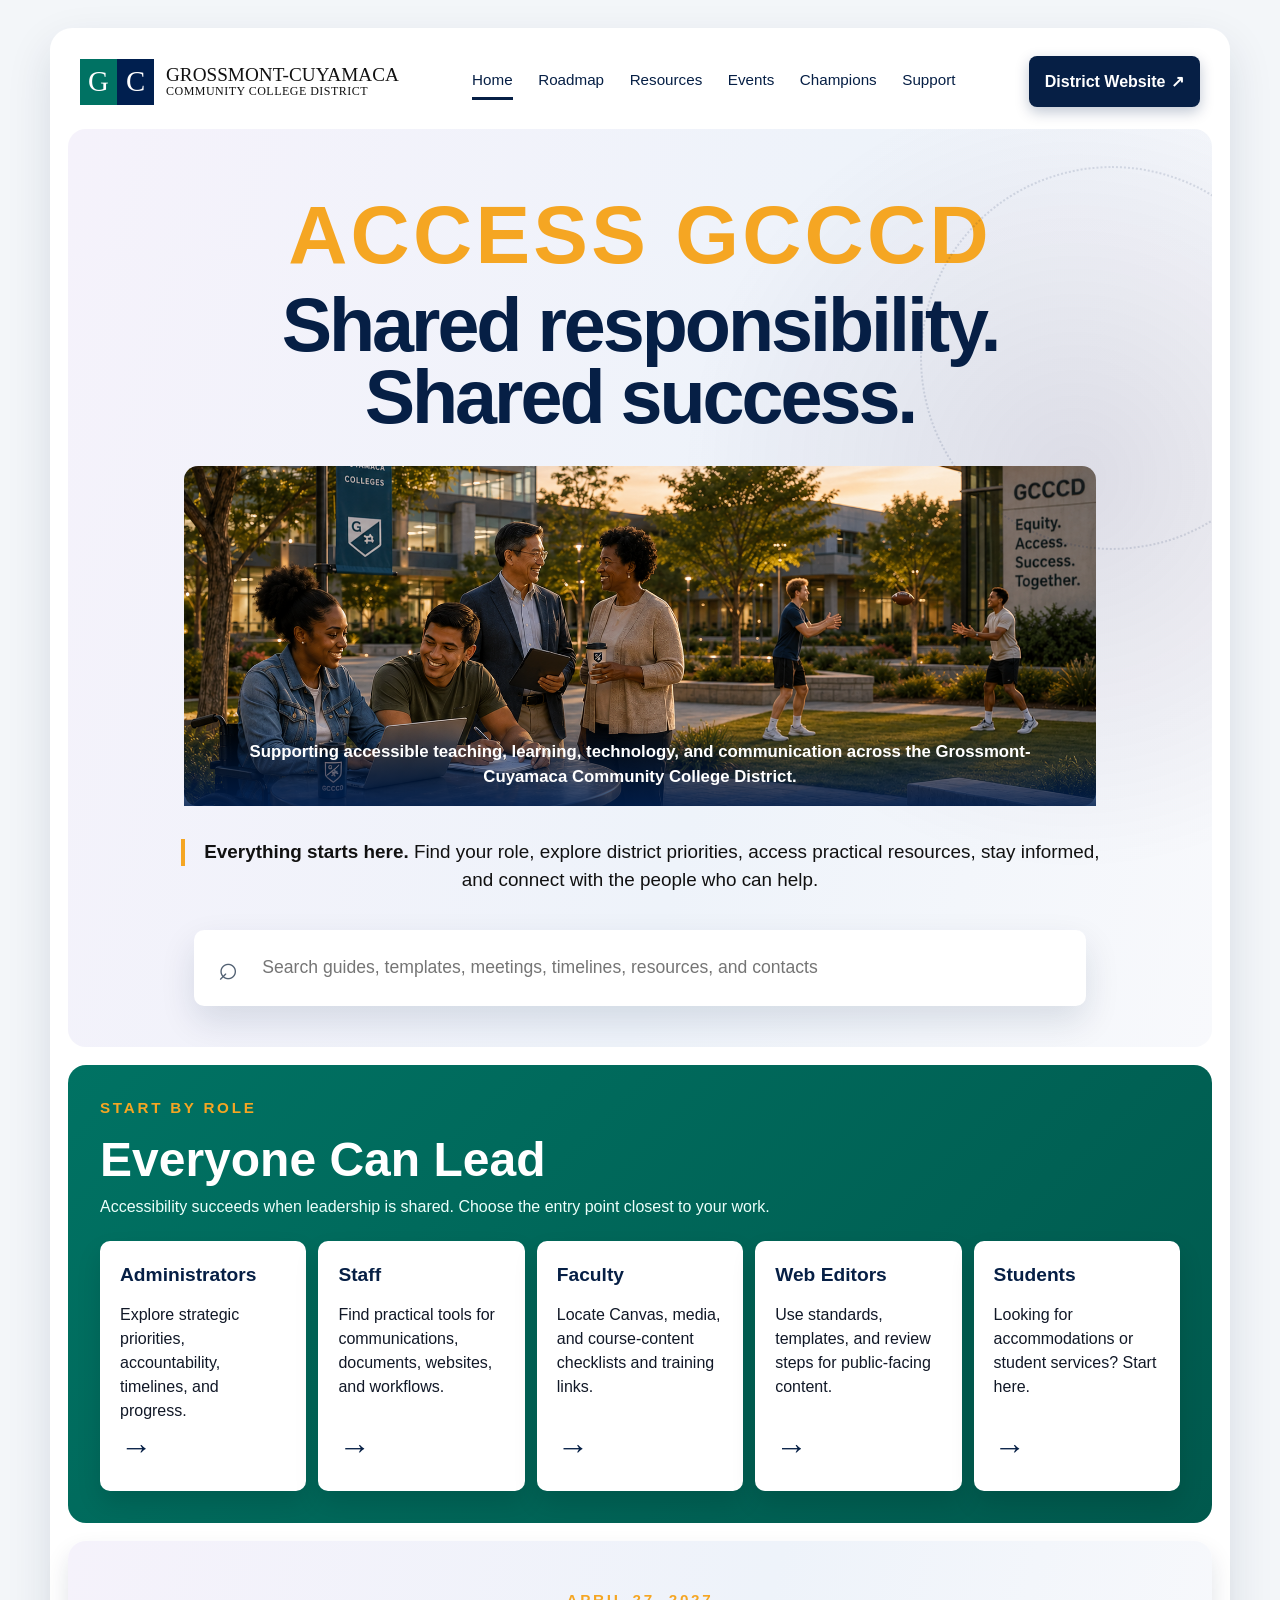
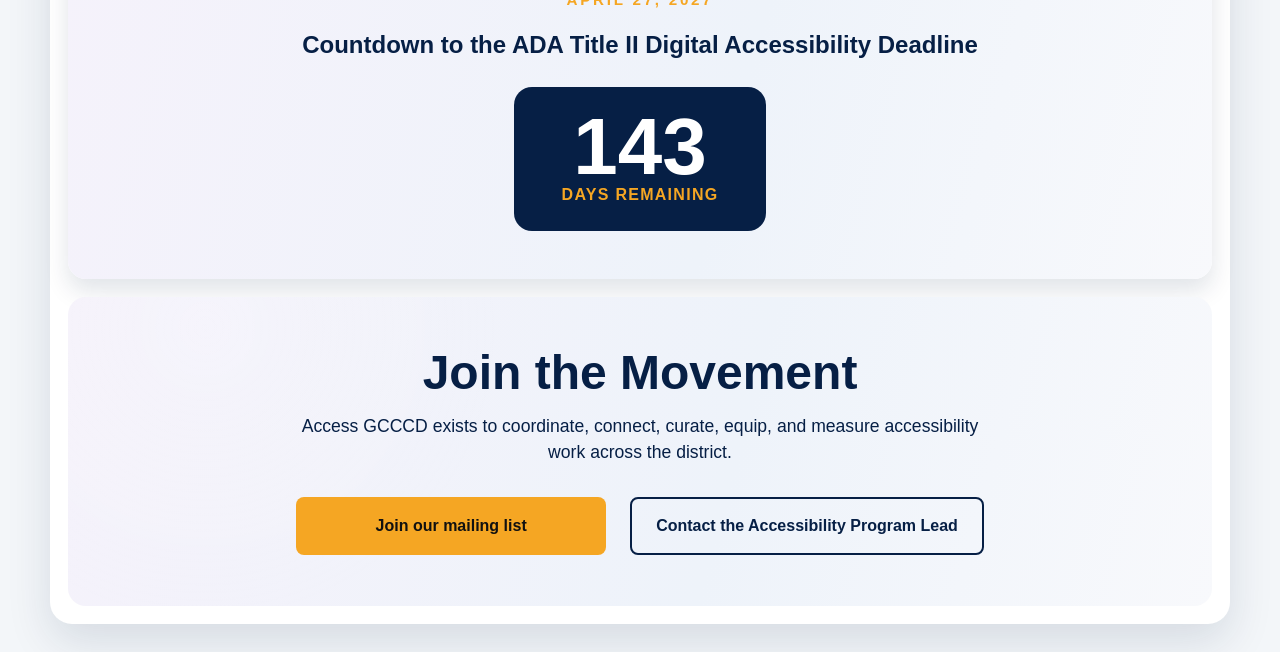
==== index.html @ ed9341be "Change hero title from h2 to h1" ====
<!DOCTYPE html>
<html lang="en">
<head>
  <!-- ==========================================================
  PAGE SETUP
  Usually you only edit the browser tab title below.
  ========================================================== -->
  <meta charset="UTF-8" />
  <meta name="viewport" content="width=device-width, initial-scale=1.0" />

  <!-- EDITABLE: Browser tab title -->
  <title>Access GCCCD</title>

  <!-- DO NOT EDIT: This connects the page to the design file. -->
  <link rel="stylesheet" href="styles.css" />
</head>

<body>
  <!-- DO NOT EDIT: Accessibility skip link for keyboard users. -->
  <a class="skip-link" href="#main">Skip to main content</a>

  <div class="page-shell">

    <!-- ==========================================================
    HEADER / NAVIGATION
    EDIT WITH CARE:
    You may edit link text or links, but keep the class names.
    ========================================================== -->
    <header class="site-header">
      <a class="brand" href="index.html" aria-label="Grossmont-Cuyamaca Community College District home">
        <span class="brand-mark" aria-hidden="true">
          <span class="mark-g">G</span>
          <span class="mark-c">C</span>
        </span>

        <!-- EDITABLE: District wordmark text if needed -->
        <span class="brand-text">
          <span>Grossmont-Cuyamaca</span>
          <span>Community College District</span>
        </span>
      </a>

      <!-- EDITABLE: Main navigation -->
      <nav class="primary-nav" aria-label="Primary navigation">
        <a class="active" href="index.html">Home</a>
        <a href="roadmap.html">Roadmap</a>
        <a href="resources.html">Resources</a>
        <a href="events.html">Events</a>
        <a href="champions.html">Champions</a>
        <a href="support.html">Support</a>
      </nav>

      <!-- EDITABLE: District website button -->
      <a class="district-button" href="https://www.gcccd.edu/" target="_blank" rel="noopener">
        District Website <span aria-hidden="true">↗</span>
      </a>
    </header>

    <main id="main">

      <!-- ==========================================================
      EDIT THIS SECTION: HERO / MAIN MESSAGE
      This is the top message visitors see first.
      Safe edits:
      - Access GCCCD
      - Shared responsibility / Shared success headline
      - Supporting statement
      - Everything starts here sentence
      ========================================================== -->
 <section class="hero" aria-labelledby="hero-title">
  <p class="eyebrow hero-brand">Access GCCCD</p>

  <h1 id="hero-title">
    Shared responsibility.<br />
    Shared success.
  </h1>

  <div class="hero-image-wrap">
    <img
      class="hero-image"
      src="images/accessibility-countdown-art.png"
      alt="Students, faculty, and community members learning together at Grossmont-Cuyamaca Community College District."
    />

    <p class="hero-image-caption">
      Supporting accessible teaching, learning, technology, and communication
      across the Grossmont-Cuyamaca Community College District.
    </p>
  </div>

  <p class="hero-promise">
    <strong>Everything starts here.</strong>
    Find your role, explore district priorities, access practical resources,
    stay informed, and connect with the people who can help.
  </p>

        <!-- EDIT THIS SECTION: Search placeholder text.
        Note: This search bar is visual only for now. -->
        <form class="search-card" role="search" aria-label="Search Access GCCCD">
          <label class="sr-only" for="site-search">
            Search guides, templates, meetings, timelines, resources, and contacts
          </label>
          <span aria-hidden="true" class="search-icon">⌕</span>
          <input
            id="site-search"
            type="search"
            placeholder="Search guides, templates, meetings, timelines, resources, and contacts"
          />
        </form>
      </section>
      <!-- END HERO SECTION -->


      <!-- ==========================================================
      EDIT THIS SECTION: EVERYONE CAN LEAD / ROLE CARDS
      Safe edits:
      - Role names
      - Card descriptions
      - Destination links
      ========================================================== -->
      <section class="role-section" aria-labelledby="roles-heading">
        <p class="eyebrow gold">Start by role</p>

        <h2 id="roles-heading">Everyone Can Lead</h2>

        <p class="section-intro">
          Accessibility succeeds when leadership is shared. Choose the entry point closest to your work.
        </p>

        <div class="role-grid">
          <a class="role-card" href="roadmap.html">
            <h3>Administrators</h3>
            <p>Explore strategic priorities, accountability, timelines, and progress.</p>
            <span aria-hidden="true" class="arrow">→</span>
          </a>

          <a class="role-card" href="resources.html">
            <h3>Staff</h3>
            <p>Find practical tools for communications, documents, websites, and workflows.</p>
            <span aria-hidden="true" class="arrow">→</span>
          </a>

          <a class="role-card" href="resources.html">
            <h3>Faculty</h3>
            <p>Locate Canvas, media, and course-content checklists and training links.</p>
            <span aria-hidden="true" class="arrow">→</span>
          </a>

          <a class="role-card" href="resources.html">
            <h3>Web Editors</h3>
            <p>Use standards, templates, and review steps for public-facing content.</p>
            <span aria-hidden="true" class="arrow">→</span>
          </a>

          <a class="role-card" href="support.html">
            <h3>Students</h3>
            <p>Looking for accommodations or student services? Start here.</p>
            <span aria-hidden="true" class="arrow">→</span>
          </a>
        </div>
      </section>
      <!-- END ROLE SECTION -->


     <!-- ==========================================================
EDIT THIS SECTION: CLEAN COUNTDOWN
========================================================== -->
<section class="clean-countdown" aria-labelledby="countdown-heading">

  <div class="countdown-card">

    <p class="eyebrow">April 27, 2027</p>

    <h2 id="countdown-heading">
      Countdown to the ADA Title II Digital Accessibility Deadline
    </h2>

    <div class="days-box" role="timer" aria-live="polite">
      <span id="days-remaining">--</span>
      <span>Days Remaining</span>
    </div>

  </div>



</section>

<script>
const targetDate = new Date("2027-04-27T00:00:00");

function updateHomepageCountdown() {
  const now = new Date();
  const diff = targetDate - now;
  const days = Math.max(0, Math.ceil(diff / 86400000));
  document.getElementById("days-remaining").textContent = days;
}

updateHomepageCountdown();
setInterval(updateHomepageCountdown, 60000);
</script>


      <!-- ==========================================================
      EDIT THIS SECTION: JOIN THE MOVEMENT
      Safe edits:
      - Heading
      - Paragraph
      - Button text
      - Mailto links
      ========================================================== -->
      <section class="movement" aria-labelledby="movement-heading">
        <h2 id="movement-heading">Join the Movement</h2>

        <p>
          Access GCCCD exists to coordinate, connect, curate, equip, and measure
          accessibility work across the district.
        </p>

        <div class="movement-actions">
          <a class="button button-primary" href="mailto:?subject=Join%20the%20Access%20GCCCD%20mailing%20list">
            Join our mailing list
          </a>

          <a class="button button-secondary" href="mailto:?subject=Contact%20the%20Accessibility%20Program%20Lead">
            Contact the Accessibility Program Lead
          </a>
        </div>
      </section>
      <!-- END JOIN THE MOVEMENT SECTION -->

    </main>
  </div>
</body>
</html>
---- styles.css ----
:root{--gcccd-navy:#001f4f;--grossmont-green:#007263;--grossmont-green-dark:#00594d;--gold:#f5a623;--ink:#061f45;--text:#111827;--bg:#f3f6f9;--white:#fff;--shadow:0 18px 45px rgba(6,31,69,.12);--radius-lg:18px}
*{box-sizing:border-box}html{scroll-behavior:smooth}body{margin:0;background:var(--bg);color:var(--text);font-family:"Segoe UI",Arial,sans-serif;line-height:1.5}a{color:inherit}
.skip-link{position:absolute;left:-999px;top:1rem;z-index:100;background:var(--white);color:var(--ink);padding:.75rem 1rem;border:2px solid var(--ink);border-radius:.5rem}.skip-link:focus{left:1rem}
.page-shell{width:min(1180px,calc(100% - 48px));margin:28px auto;background:var(--white);border-radius:22px;box-shadow:var(--shadow);padding:18px}
.site-header{display:grid;grid-template-columns:auto 1fr auto;align-items:center;gap:1.5rem;padding:10px 12px 22px}
.brand{display:flex;align-items:center;gap:.75rem;text-decoration:none}.brand-mark{display:inline-grid;grid-template-columns:1fr 1fr;width:74px;height:46px;color:#fff;font-family:Georgia,serif;font-size:1.8rem;line-height:1}.mark-g,.mark-c{display:grid;place-items:center}.mark-g{background:var(--grossmont-green)}.mark-c{background:var(--gcccd-navy)}
.brand-text{display:grid;color:#111;font-family:Georgia,serif;line-height:1.05;text-transform:uppercase}.brand-text span:first-child{font-size:1.2rem}.brand-text span:last-child{font-size:.75rem;letter-spacing:.04em}
.primary-nav{display:flex;justify-content:center;align-items:center;gap:1.6rem;font-size:.95rem;color:var(--ink)}.primary-nav a{text-decoration:none;padding:.35rem 0;border-bottom:3px solid transparent}.primary-nav a:hover,.primary-nav a:focus,.primary-nav a.active{border-bottom-color:var(--ink)}
.district-button{display:inline-flex;align-items:center;gap:.35rem;padding:.85rem 1rem;background:var(--ink);color:var(--white);text-decoration:none;border-radius:8px;font-weight:700;box-shadow:0 5px 14px rgba(0,31,79,.25)}
.hero{position:relative;overflow:hidden;border-radius:var(--radius-lg);background:radial-gradient(circle at 88% 38%,rgba(55,32,79,.12),transparent 34%),linear-gradient(105deg,#f5f2fb,#eef3fa 58%,#f8f9fc);text-align:center;padding:clamp(2.6rem,6vw,4.2rem) clamp(1.5rem,6vw,6rem) 2.6rem}
.hero::after{content:"";position:absolute;right:-8%;top:4%;width:380px;height:380px;border-radius:50%;border:2px dotted rgba(0,31,79,.12)}
.eyebrow{margin:0 0 1rem;color:var(--gold);text-transform:uppercase;letter-spacing:.18em;font-weight:900;font-size:.95rem}
.hero-brand{font-size:clamp(2.8rem,6.4vw,5.4rem);line-height:.95;letter-spacing:.04em;margin-bottom:1rem}
.hero h1{margin:0 auto 1.5rem;color:var(--ink);font-size:clamp(2.55rem,5.9vw,5.05rem);line-height:.95;letter-spacing:-.04em;max-width:900px}
.hero-image-wrap{
  position:relative;
  width:min(92%,920px);
  margin:2rem auto;
}

.hero-image{
  display:block;
  width:100%;
  height:340px;
  object-fit:cover;
  object-position:center center;
  border-radius:14px;
}

.hero-image-caption{
  position:absolute;
  left:0;
  right:0;
  bottom:0;
  margin:0;
  padding:1rem 1.5rem;
  background:linear-gradient(to top,rgba(0,31,79,.88),rgba(0,31,79,.45),transparent);
  color:white;
  font-size:1.05rem;
  font-weight:600;
  text-align:center;
}

.hero-promise{
  margin:2rem auto 2.2rem;
  max-width:900px;
  font-size:clamp(1rem,1.5vw,1.1rem);
  color:#111;
}.hero-promise{margin:0 auto 2.2rem;max-width:940px;font-size:clamp(1rem,1.8vw,1.18rem);color:#111}.hero-promise::before{content:"";display:inline-block;width:4px;height:1.7rem;background:var(--gold);margin-right:.9rem;vertical-align:middle}
.search-card{position:relative;width:min(900px,90%);margin:0 auto}.search-card input{width:100%;min-height:76px;border:0;border-radius:10px;background:var(--white);box-shadow:0 15px 35px rgba(6,31,69,.12);padding:0 1.25rem 0 4.25rem;font-size:1.1rem}.search-card input:focus{outline:3px solid var(--gold);outline-offset:3px}.search-icon{position:absolute;left:1.5rem;top:50%;transform:translateY(-50%);font-size:2.1rem;color:#526173;z-index:1}
.role-section{margin-top:18px;border-radius:var(--radius-lg);background:linear-gradient(135deg,var(--grossmont-green),var(--grossmont-green-dark));color:var(--white);padding:clamp(1.5rem,3vw,2rem)}.role-section h2{margin:0 0 .65rem;font-size:clamp(2rem,4vw,3rem);line-height:1}.role-section .section-intro{margin:0 0 1.4rem;color:#ecfffb}.role-grid{display:grid;grid-template-columns:repeat(5,1fr);gap:.75rem}
.role-card{min-height:225px;display:flex;flex-direction:column;background:var(--white);color:var(--ink);border-radius:10px;padding:1.25rem;text-decoration:none;box-shadow:0 12px 24px rgba(0,0,0,.12)}.role-card:hover,.role-card:focus{outline:3px solid var(--gold);outline-offset:3px}.role-card h3{margin:0 0 .8rem;font-size:1.2rem}.role-card p{margin:0;color:#111827}.role-card .arrow{margin-top:auto;font-size:2rem}
.countdown-section{margin-top:18px}.countdown-frame{overflow:hidden;border-radius:var(--radius-lg);background:var(--ink);box-shadow:0 12px 24px rgba(6,31,69,.15)}.countdown-frame iframe{display:block;width:100%;height:620px;border:0}
.movement{margin-top:18px;border-radius:var(--radius-lg);background:radial-gradient(circle at 12% 10%,rgba(255,255,255,.15),transparent 28%),linear-gradient(105deg,#f5f2fb,#eef3fa 58%,#f8f9fc);text-align:center;padding:clamp(2rem,4vw,3.5rem) 1.5rem;color:var(--ink)}.movement h2{margin:0 0 1rem;font-size:clamp(2rem,4vw,3rem);line-height:1}.movement p{max-width:680px;margin:0 auto 2rem;font-size:1.1rem}.movement-actions{display:flex;justify-content:center;align-items:stretch;flex-wrap:wrap;gap:1.5rem}
.button{display:inline-flex;align-items:center;justify-content:center;min-width:310px;min-height:58px;padding:0 1.5rem;border-radius:8px;text-decoration:none;font-weight:800;font-size:1rem;text-align:center}.button-primary{background:var(--gold);color:#111}.button-secondary{border:2px solid var(--ink);color:var(--ink);background:transparent}.button:hover,.button:focus{outline:3px solid var(--ink);outline-offset:3px}
.sr-only{position:absolute;width:1px;height:1px;overflow:hidden;clip:rect(0,0,0,0);white-space:nowrap}
@media(max-width:980px){.site-header{grid-template-columns:1fr}.primary-nav{justify-content:flex-start;flex-wrap:wrap}.role-grid{grid-template-columns:repeat(2,1fr)}.countdown-frame iframe{height:470px}}
@media(max-width:620px){.page-shell{width:min(100% - 20px,1180px);margin:10px auto;padding:10px}.brand-text span:first-child{font-size:1rem}.role-grid{grid-template-columns:1fr}.search-card{width:100%}.countdown-frame iframe{height:330px}.button{min-width:100%}}
/* ==========================================================
   CLEAN COUNTDOWN SECTION
   ========================================================== */

.clean-countdown {
  margin-top: 18px;
  border-radius: var(--radius-lg);
  overflow: hidden;
  background: var(--white);
  box-shadow: 0 12px 24px rgba(6,31,69,.12);
}

.countdown-card {
  text-align: center;
  padding: 3rem 1.5rem;
  background: linear-gradient(105deg, #f5f2fb, #eef3fa 58%, #f8f9fc);
}

.countdown-card h2 {
  margin: 0 auto 1.5rem;
  max-width: 800px;
  color: var(--ink);
}

.days-box {
  display: inline-flex;
  flex-direction: column;
  align-items: center;
  padding: 1.5rem 3rem;
  background: var(--ink);
  color: white;
  border-radius: 18px;
}

.days-box span:first-child {
  font-size: 5rem;
  font-weight: 800;
  line-height: .9;
}

.days-box span:last-child {
  color: var(--gold);
  font-weight: 700;
  letter-spacing: .08em;
  text-transform: uppercase;
}

.countdown-image-placeholder {
  background: #eceff3;
  color: #666;
  text-align: center;
  padding: 4rem;
  font-style: italic;
}
/* ==========================================================
   COUNTDOWN IMAGE
   ========================================================== */

.countdown-image {
  display: block;
  width: 100%;
  height: 460px;
  object-fit: cover;
  object-position: center center;
  margin-top: 2rem;
}
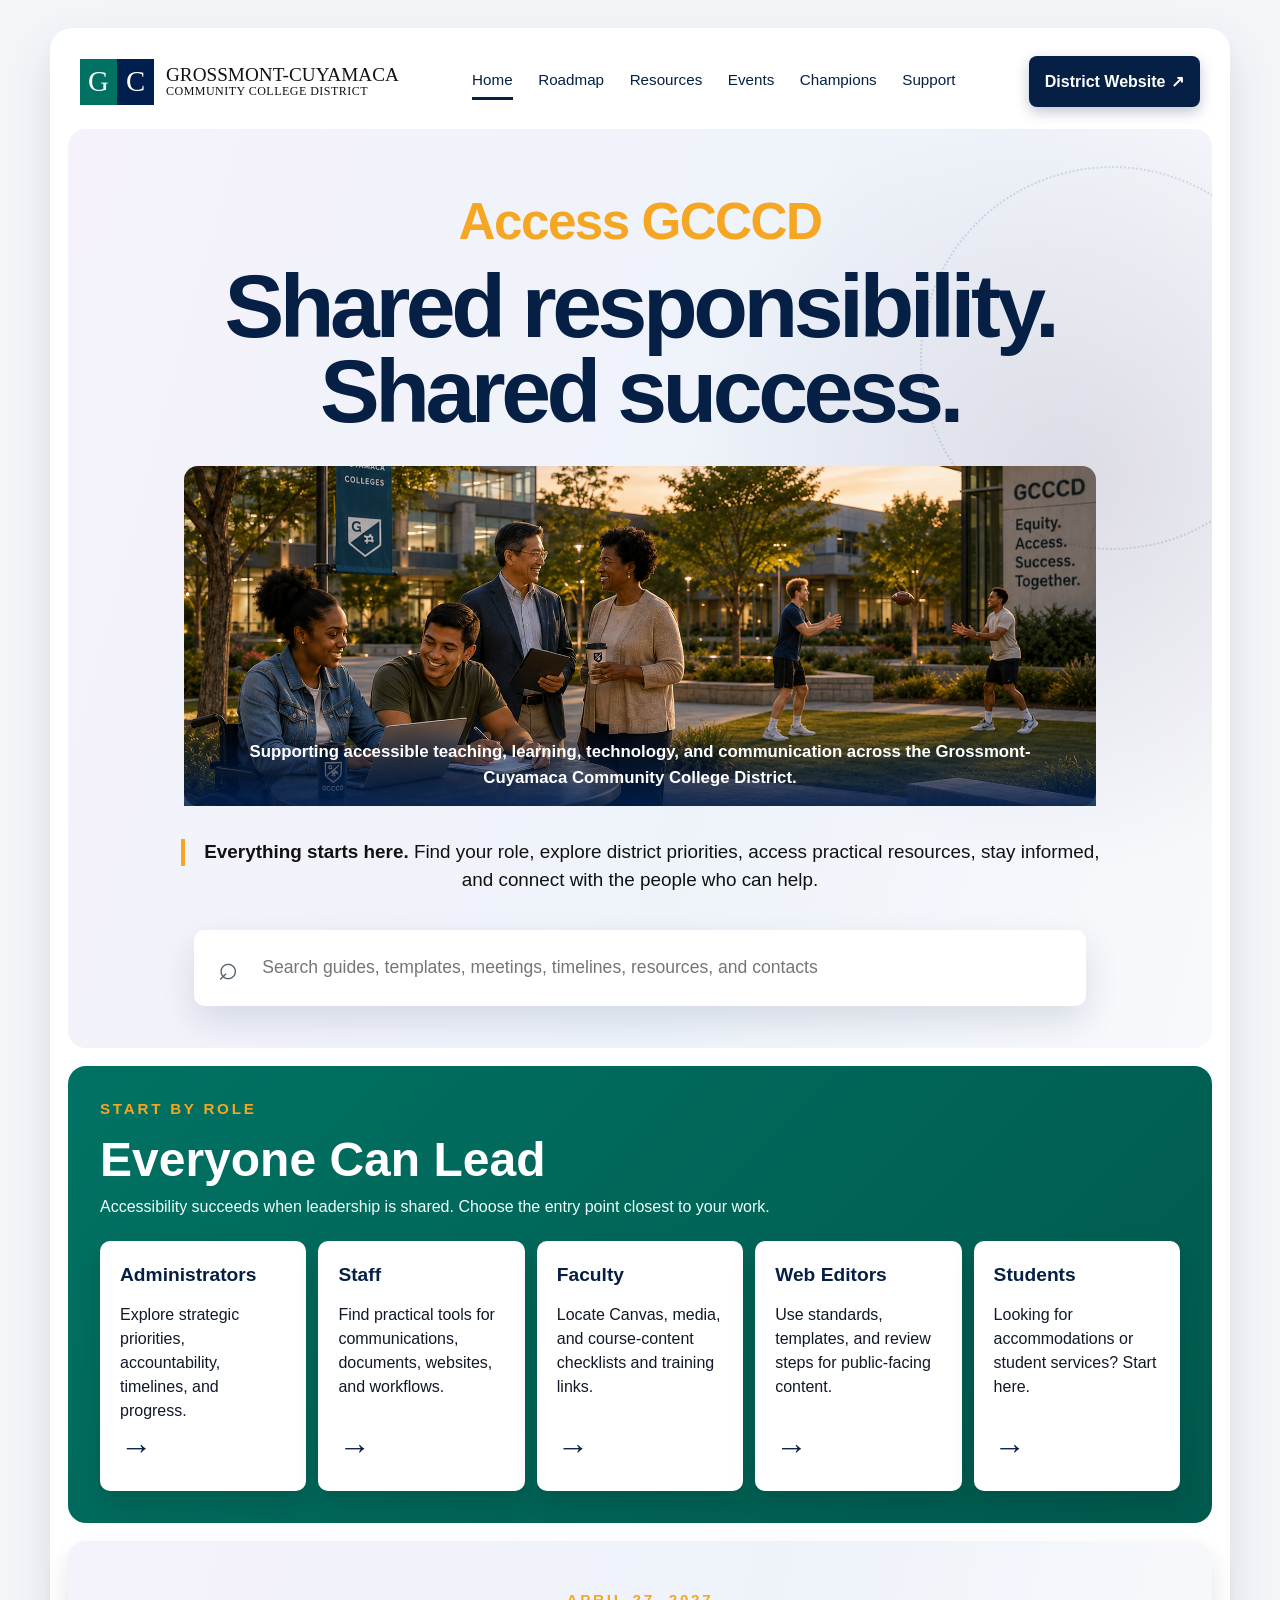
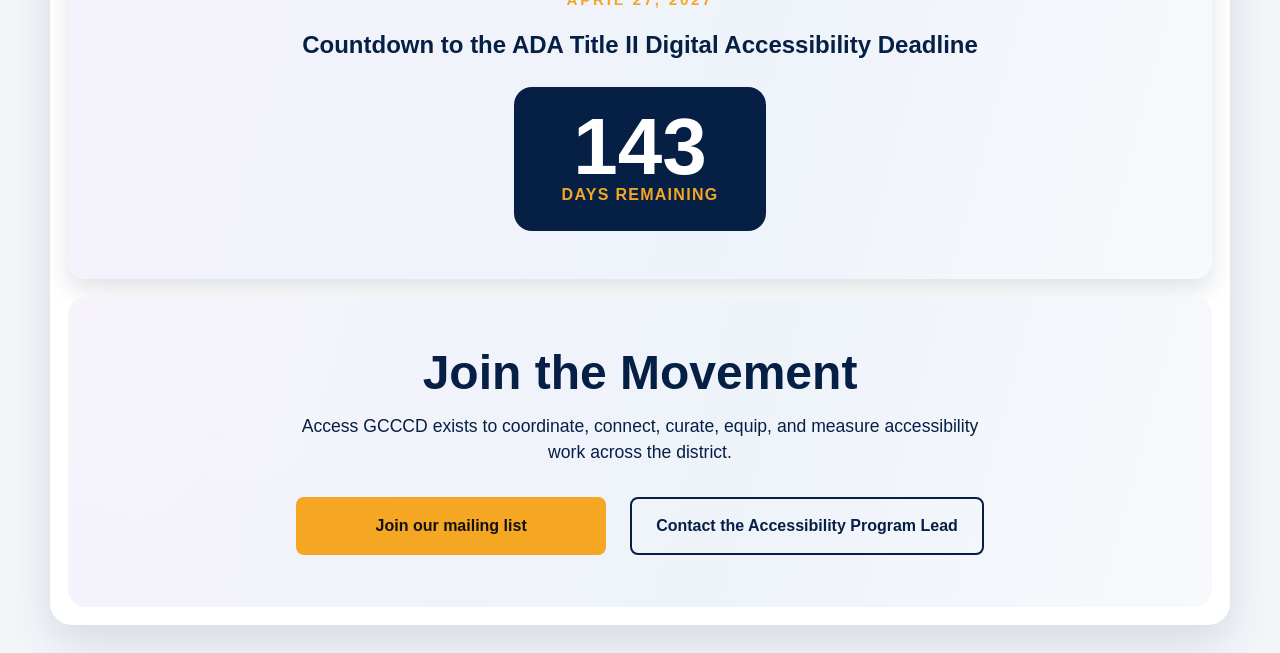
==== commit 6b795417: "Update hero brand text in index.html" ====
--- a/index.html
+++ b/index.html
@@ -68,7 +68,7 @@
       - Everything starts here sentence
       ========================================================== -->
  <section class="hero" aria-labelledby="hero-title">
-  <p class="eyebrow hero-brand">Access GCCCD</p>
+<p class="eyebrow hero-brand"><span>Access</span> GCCCD</p>
 
   <h1 id="hero-title">
     Shared responsibility.<br />
--- a/styles.css
+++ b/styles.css
@@ -10,8 +10,8 @@
 .hero{position:relative;overflow:hidden;border-radius:var(--radius-lg);background:radial-gradient(circle at 88% 38%,rgba(55,32,79,.12),transparent 34%),linear-gradient(105deg,#f5f2fb,#eef3fa 58%,#f8f9fc);text-align:center;padding:clamp(2.6rem,6vw,4.2rem) clamp(1.5rem,6vw,6rem) 2.6rem}
 .hero::after{content:"";position:absolute;right:-8%;top:4%;width:380px;height:380px;border-radius:50%;border:2px dotted rgba(0,31,79,.12)}
 .eyebrow{margin:0 0 1rem;color:var(--gold);text-transform:uppercase;letter-spacing:.18em;font-weight:900;font-size:.95rem}
-.hero-brand{font-size:clamp(2.8rem,6.4vw,5.4rem);line-height:.95;letter-spacing:.04em;margin-bottom:1rem}
-.hero h1{margin:0 auto 1.5rem;color:var(--ink);font-size:clamp(2.55rem,5.9vw,5.05rem);line-height:.95;letter-spacing:-.04em;max-width:900px}
+.hero-brand{font-size:clamp(2rem,4vw,3.2rem);line-height:1;letter-spacing:-.03em;margin-bottom:1rem;text-transform:none;font-weight:900}
+.hero h1{margin:0 auto 1.75rem;color:var(--ink);font-size:clamp(3rem,7vw,6rem);line-height:.95;letter-spacing:-.05em;max-width:1000px}
 .hero-image-wrap{
   position:relative;
   width:min(92%,920px);
@@ -122,3 +122,4 @@
   object-position: center center;
   margin-top: 2rem;
 }
+.hero-brand span{color:var(--gold)}
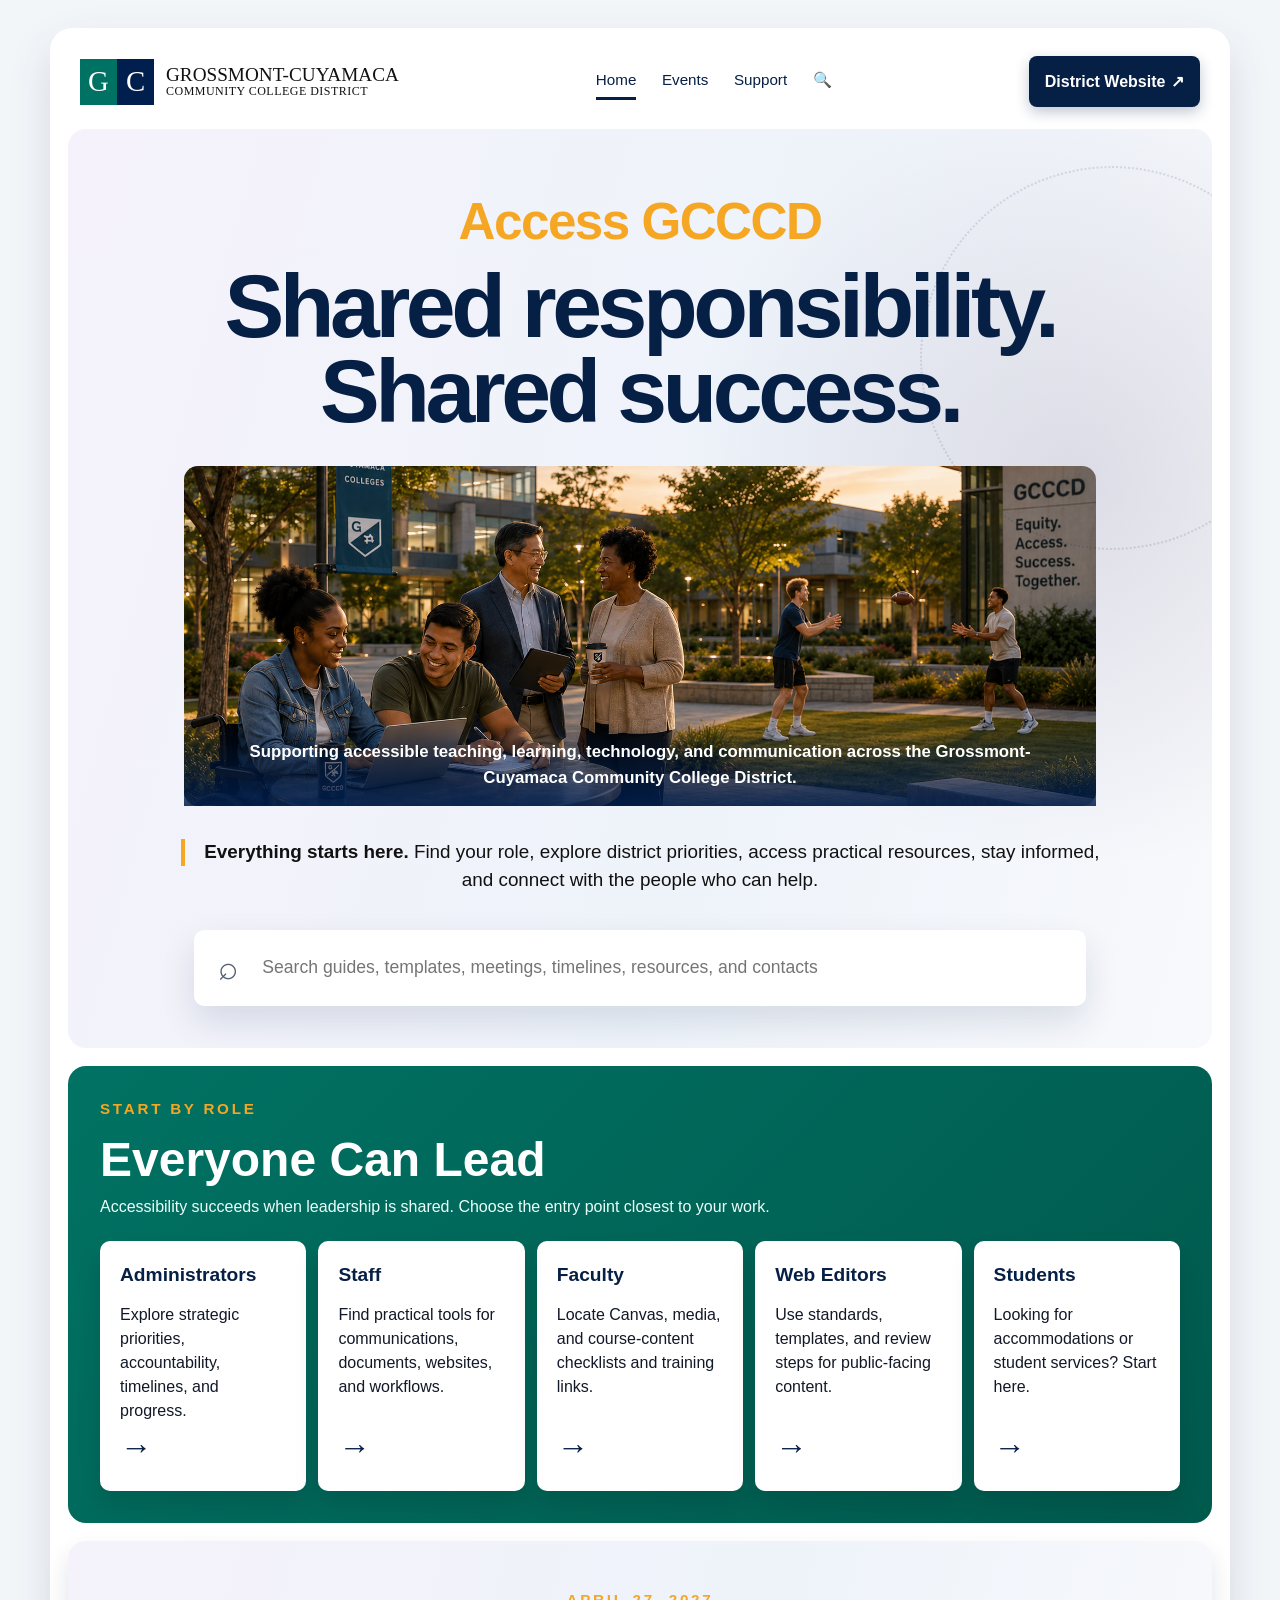
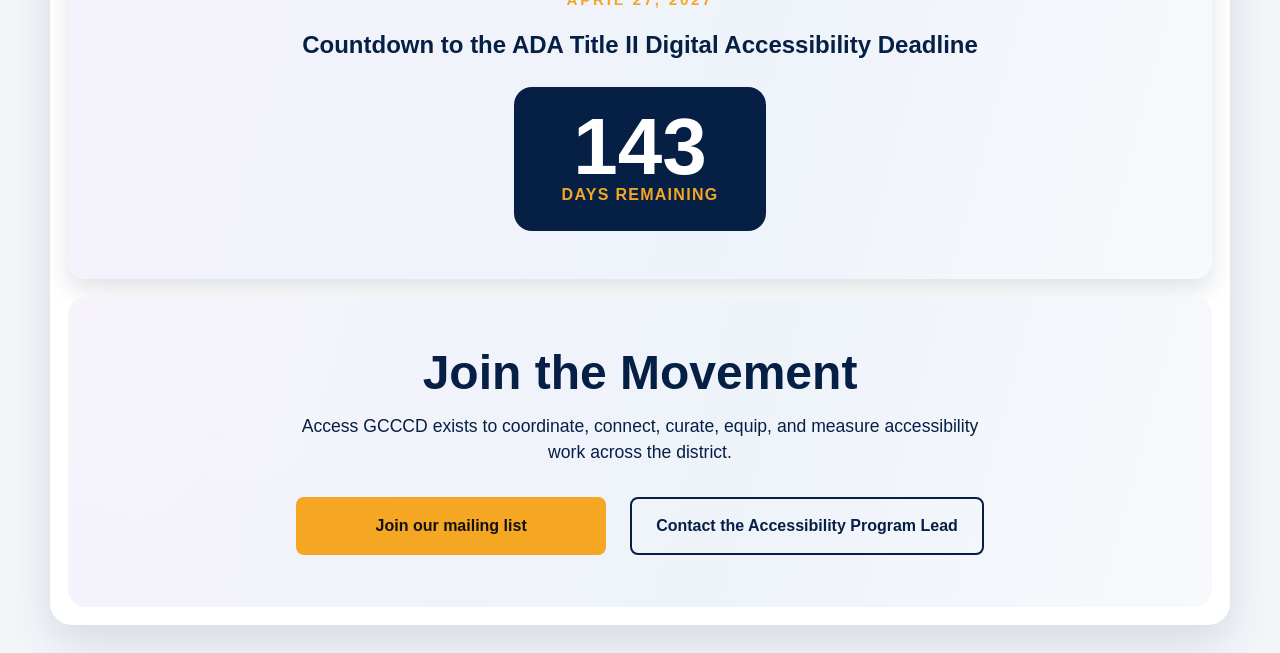
==== commit 455ab072: "Update primary navigation in index.html" ====
--- a/index.html
+++ b/index.html
@@ -41,14 +41,14 @@
       </a>
 
       <!-- EDITABLE: Main navigation -->
-      <nav class="primary-nav" aria-label="Primary navigation">
-        <a class="active" href="index.html">Home</a>
-        <a href="roadmap.html">Roadmap</a>
-        <a href="resources.html">Resources</a>
-        <a href="events.html">Events</a>
-        <a href="champions.html">Champions</a>
-        <a href="support.html">Support</a>
-      </nav>
+<nav class="primary-nav" aria-label="Primary navigation">
+  <a class="active" href="index.html">Home</a>
+  <a href="events.html">Events</a>
+  <a href="support.html">Support</a>
+  <a href="#site-search" aria-label="Search">
+    🔍
+  </a>
+</nav>
 
       <!-- EDITABLE: District website button -->
       <a class="district-button" href="https://www.gcccd.edu/" target="_blank" rel="noopener">
@@ -140,8 +140,7 @@
             <span aria-hidden="true" class="arrow">→</span>
           </a>
 
-          <a class="role-card" href="resources.html">
-            <h3>Faculty</h3>
+<a class="role-card" href="faculty.html">            <h3>Faculty</h3>
             <p>Locate Canvas, media, and course-content checklists and training links.</p>
             <span aria-hidden="true" class="arrow">→</span>
           </a>
@@ -152,8 +151,7 @@
             <span aria-hidden="true" class="arrow">→</span>
           </a>
 
-          <a class="role-card" href="support.html">
-            <h3>Students</h3>
+<a class="role-card" href="students.html">            <h3>Students</h3>
             <p>Looking for accommodations or student services? Start here.</p>
             <span aria-hidden="true" class="arrow">→</span>
           </a>
--- a/styles.css
+++ b/styles.css
@@ -48,7 +48,7 @@
   color:#111;
 }.hero-promise{margin:0 auto 2.2rem;max-width:940px;font-size:clamp(1rem,1.8vw,1.18rem);color:#111}.hero-promise::before{content:"";display:inline-block;width:4px;height:1.7rem;background:var(--gold);margin-right:.9rem;vertical-align:middle}
 .search-card{position:relative;width:min(900px,90%);margin:0 auto}.search-card input{width:100%;min-height:76px;border:0;border-radius:10px;background:var(--white);box-shadow:0 15px 35px rgba(6,31,69,.12);padding:0 1.25rem 0 4.25rem;font-size:1.1rem}.search-card input:focus{outline:3px solid var(--gold);outline-offset:3px}.search-icon{position:absolute;left:1.5rem;top:50%;transform:translateY(-50%);font-size:2.1rem;color:#526173;z-index:1}
-.role-section{margin-top:18px;border-radius:var(--radius-lg);background:linear-gradient(135deg,var(--grossmont-green),var(--grossmont-green-dark));color:var(--white);padding:clamp(1.5rem,3vw,2rem)}.role-section h2{margin:0 0 .65rem;font-size:clamp(2rem,4vw,3rem);line-height:1}.role-section .section-intro{margin:0 0 1.4rem;color:#ecfffb}.role-grid{display:grid;grid-template-columns:repeat(5,1fr);gap:.75rem}
+.role-section{margin-top:18px;border-radius:var(--radius-lg);background:linear-gradient(135deg,var(--grossmont-green),var(--grossmont-green-dark));color:var(--white);padding:clamp(1.5rem,3vw,2rem)}.role-section h2{margin:0 0 .65rem;font-size:clamp(2rem,4vw,3rem);line-height:1}.role-section .section-intro{margin:0 0 1.4rem;color:#ecfffb}.role-grid{display:grid;grid-template-columns:repeat(5,minmax(180px,1fr));gap:.75rem}
 .role-card{min-height:225px;display:flex;flex-direction:column;background:var(--white);color:var(--ink);border-radius:10px;padding:1.25rem;text-decoration:none;box-shadow:0 12px 24px rgba(0,0,0,.12)}.role-card:hover,.role-card:focus{outline:3px solid var(--gold);outline-offset:3px}.role-card h3{margin:0 0 .8rem;font-size:1.2rem}.role-card p{margin:0;color:#111827}.role-card .arrow{margin-top:auto;font-size:2rem}
 .countdown-section{margin-top:18px}.countdown-frame{overflow:hidden;border-radius:var(--radius-lg);background:var(--ink);box-shadow:0 12px 24px rgba(6,31,69,.15)}.countdown-frame iframe{display:block;width:100%;height:620px;border:0}
 .movement{margin-top:18px;border-radius:var(--radius-lg);background:radial-gradient(circle at 12% 10%,rgba(255,255,255,.15),transparent 28%),linear-gradient(105deg,#f5f2fb,#eef3fa 58%,#f8f9fc);text-align:center;padding:clamp(2rem,4vw,3.5rem) 1.5rem;color:var(--ink)}.movement h2{margin:0 0 1rem;font-size:clamp(2rem,4vw,3rem);line-height:1}.movement p{max-width:680px;margin:0 auto 2rem;font-size:1.1rem}.movement-actions{display:flex;justify-content:center;align-items:stretch;flex-wrap:wrap;gap:1.5rem}
@@ -123,3 +123,151 @@
   margin-top: 2rem;
 }
 .hero-brand span{color:var(--gold)}
+/* ==========================================================
+   FACULTY QUICK START
+   ========================================================== */
+
+.faculty-quick-start{
+  margin-top:2.5rem;
+  padding:2.75rem;
+  border-radius:var(--radius-lg);
+  background:#F4B223;
+  box-shadow:0 12px 24px rgba(6,31,69,.10);
+}
+
+.faculty-eyebrow{
+  color:#fff;
+}
+
+.faculty-quick-start h2{
+  margin:.35rem 0 .75rem;
+  color:var(--ink);
+  font-size:clamp(2rem,4vw,3.2rem);
+}
+
+.faculty-section-intro{
+  max-width:760px;
+  margin-bottom:2rem;
+  color:#183153;
+  font-size:1.1rem;
+}
+
+.faculty-card-grid{
+  display:grid;
+grid-template-columns:repeat(5,1fr);  gap:1.5rem;
+}
+
+.faculty-card{
+  display:flex;
+  flex-direction:column;
+  justify-content:space-between;
+  min-height:230px;
+  padding:1.8rem;
+  background:#fff;
+  border-radius:18px;
+  text-decoration:none;
+  color:inherit;
+  transition:.2s ease;
+  box-shadow:0 8px 20px rgba(0,0,0,.08);
+}
+
+.faculty-card:hover{
+  transform:translateY(-4px);
+}
+
+.faculty-card h3{
+  margin:0 0 1rem;
+  color:var(--ink);
+}
+
+.faculty-card p{
+  flex:1;
+  line-height:1.6;
+}
+
+.faculty-card .arrow{
+  margin-top:1.5rem;
+  font-size:2rem;
+  color:var(--ink);
+}
+/* ==========================================================
+   STUDENT ACCESSIBILITY SERVICES
+   ========================================================== */
+
+.student-support{
+  margin-top:2.5rem;
+  padding:2.75rem;
+  border-radius:var(--radius-lg);
+  background:var(--ink);
+  box-shadow:0 12px 24px rgba(6,31,69,.10);
+}
+
+.student-eyebrow{
+  color:var(--gold);
+}
+
+.student-support h2{
+  margin:.35rem 0 .75rem;
+  color:white;
+  font-size:clamp(2rem,4vw,3.2rem);
+}
+
+.student-section-intro{
+  max-width:760px;
+  margin-bottom:2rem;
+  color:rgba(255,255,255,.9);
+  font-size:1.1rem;
+}
+
+.student-card-grid{
+  display:grid;
+  grid-template-columns:repeat(2,1fr);
+  gap:2rem;
+}
+
+.student-card{
+  display:flex;
+  flex-direction:column;
+  justify-content:space-between;
+  min-height:240px;
+  padding:2rem;
+  background:white;
+  border-radius:18px;
+  text-decoration:none;
+  color:inherit;
+  transition:.2s ease;
+  box-shadow:0 8px 20px rgba(0,0,0,.08);
+}
+
+.student-card:hover{
+  transform:translateY(-4px);
+}
+
+.student-card h3{
+  margin:0;
+  text-align:center;
+}
+
+.college-name{
+  color:#006B54;
+  font-size:2rem;
+  font-weight:800;
+  line-height:1.15;
+}
+
+.service-name{
+  margin:1rem 0 auto;
+  text-align:center;
+  color:var(--ink);
+  font-size:1.6rem;
+  font-weight:700;
+  line-height:1.3;
+}
+
+.student-card .arrow{
+  display:block;
+  text-align:center;
+  margin-top:2rem;
+  font-size:2.5rem;
+  color:#006B54;
+}
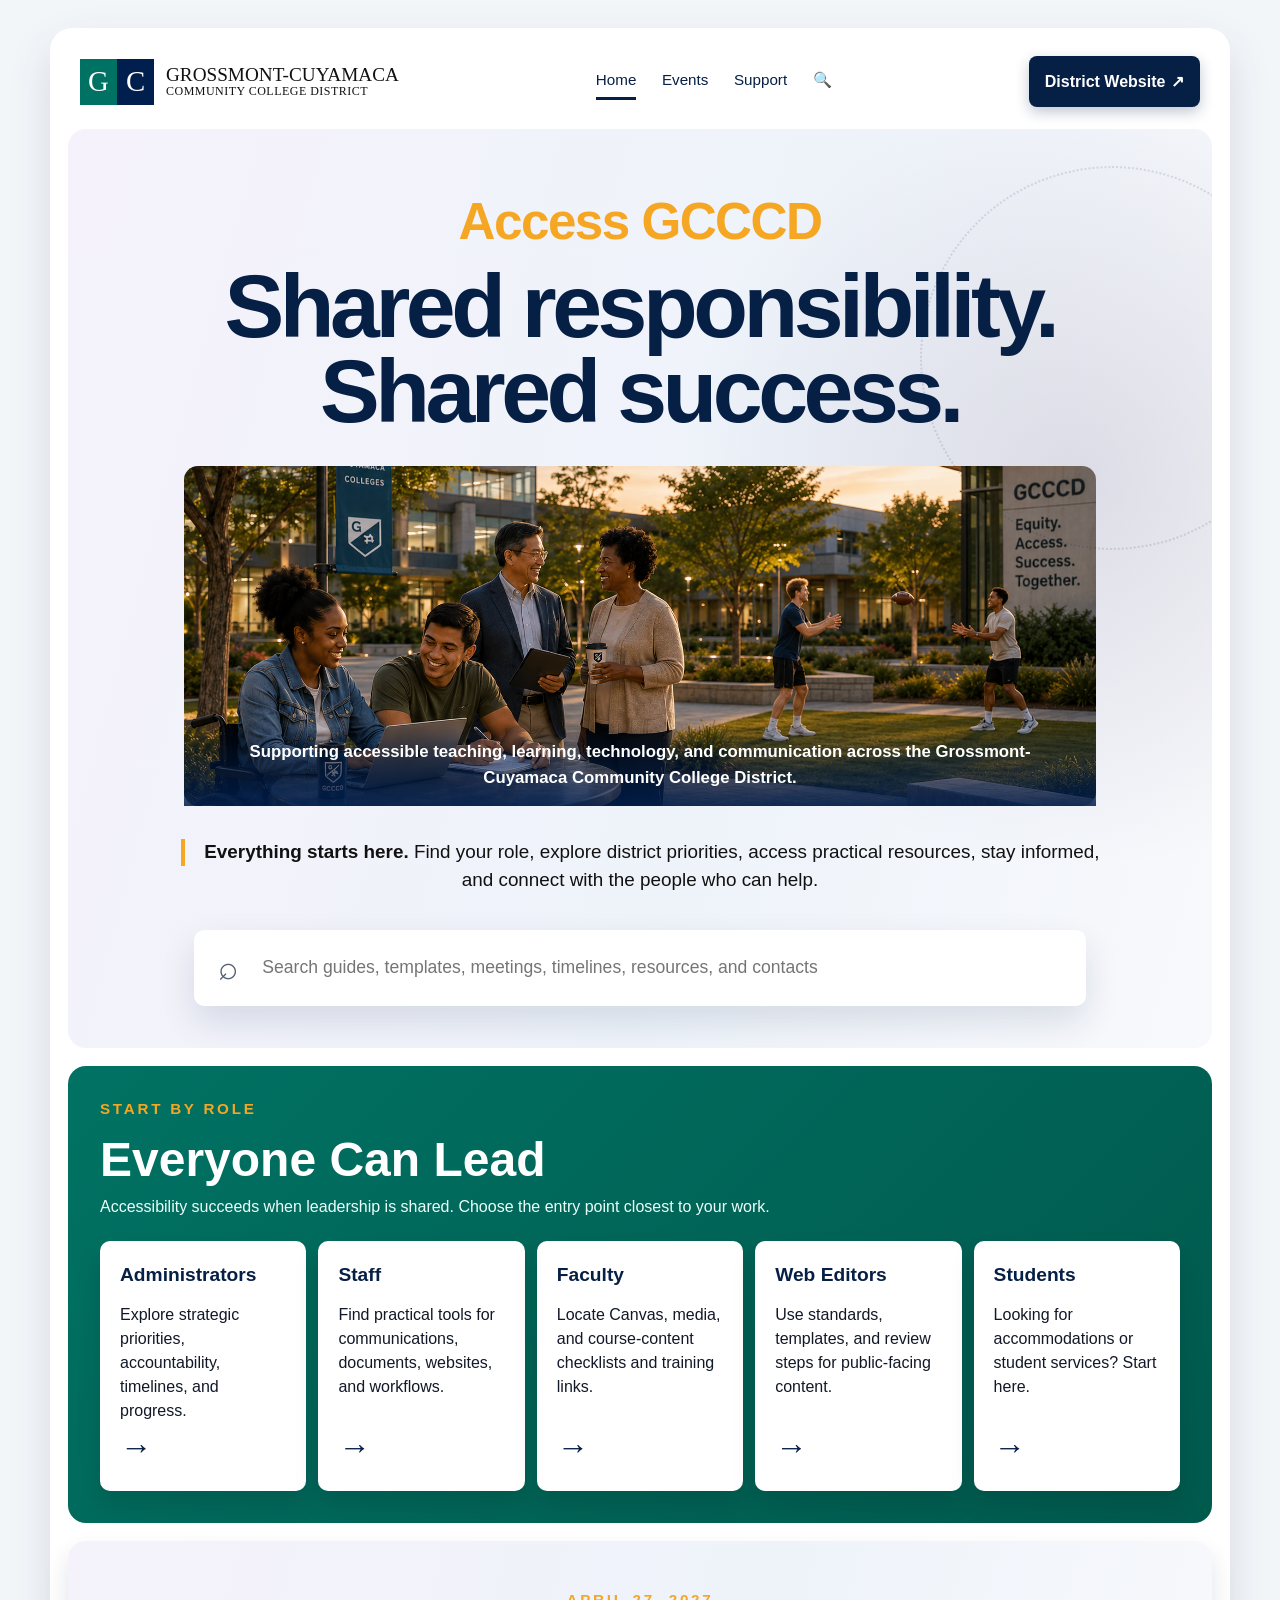
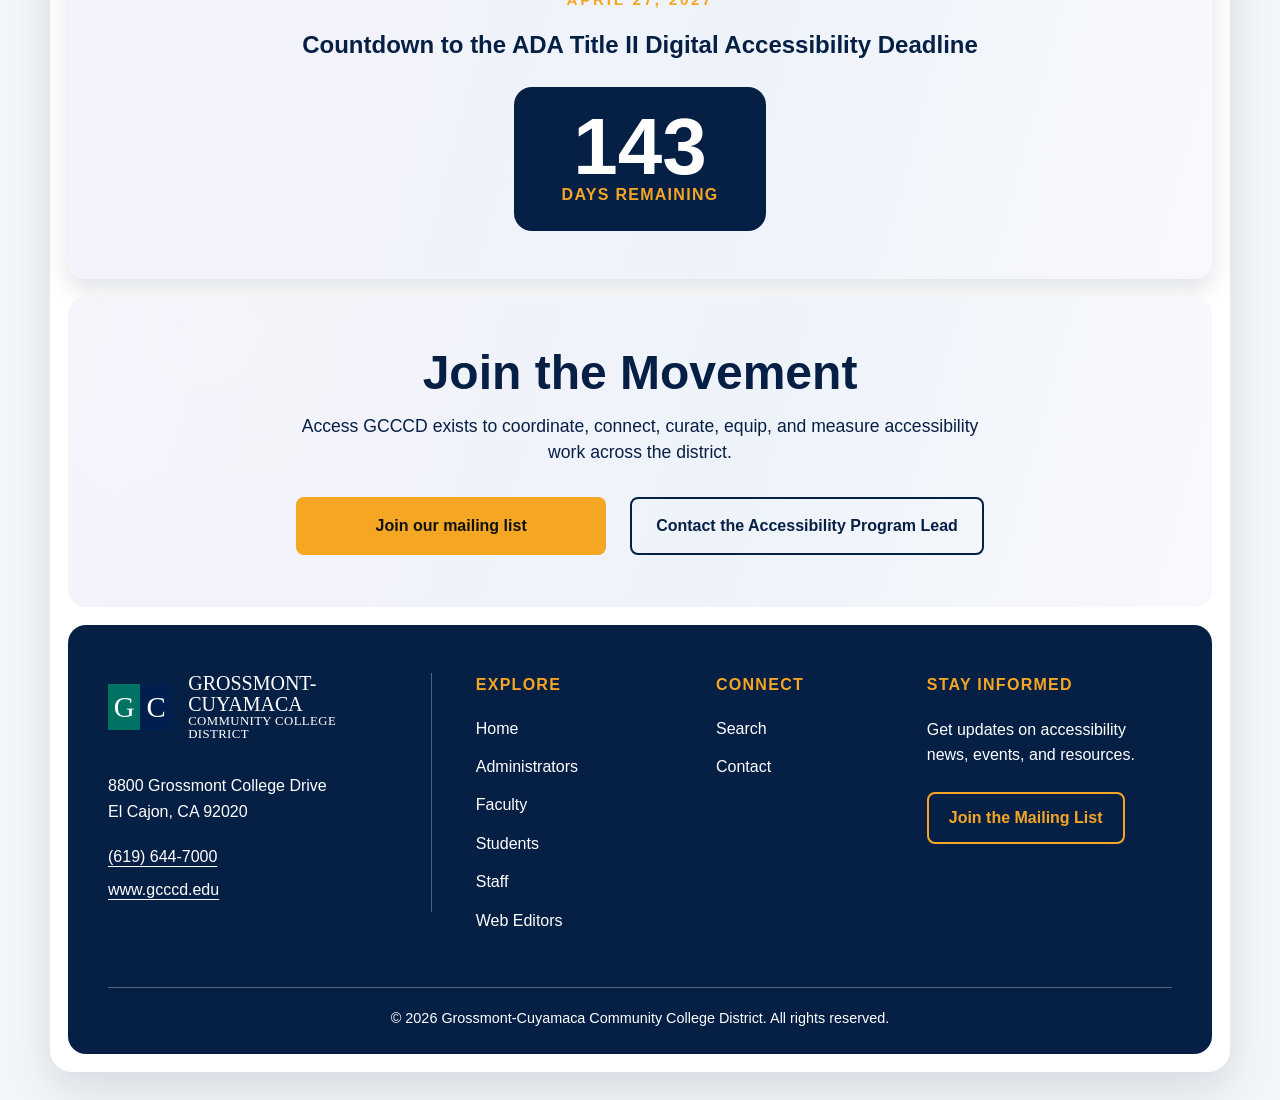
==== commit 72a1421b: "Add site footer with navigation and contact info Added a footer section with district information, n" ====
--- a/index.html
+++ b/index.html
@@ -228,6 +228,103 @@
       <!-- END JOIN THE MOVEMENT SECTION -->
 
     </main>
+    <!-- ==========================================================
+SITE FOOTER
+========================================================== -->
+<footer class="site-footer">
+  <div class="footer-grid">
+
+    <!-- District identity and address -->
+    <section class="footer-brand" aria-labelledby="footer-district-name">
+      <a
+        class="footer-logo"
+        href="https://www.gcccd.edu/"
+        target="_blank"
+        rel="noopener"
+        aria-label="Grossmont-Cuyamaca Community College District website"
+      >
+        <span class="brand-mark" aria-hidden="true">
+          <span class="mark-g">G</span>
+          <span class="mark-c">C</span>
+        </span>
+
+        <span class="footer-logo-text" id="footer-district-name">
+          <span>Grossmont-Cuyamaca</span>
+          <span>Community College District</span>
+        </span>
+      </a>
+
+      <address>
+        8800 Grossmont College Drive<br>
+        El Cajon, CA 92020
+      </address>
+
+      <p>
+        <a href="tel:+16196447000">(619) 644-7000</a>
+      </p>
+
+      <p>
+        <a href="https://www.gcccd.edu/" target="_blank" rel="noopener">
+          www.gcccd.edu
+        </a>
+      </p>
+    </section>
+
+    <!-- Role-based navigation -->
+    <nav class="footer-nav" aria-labelledby="footer-explore-title">
+      <h2 id="footer-explore-title">Explore</h2>
+
+      <ul>
+        <li><a href="index.html">Home</a></li>
+        <li><a href="administrators.html">Administrators</a></li>
+        <li><a href="faculty.html">Faculty</a></li>
+        <li><a href="students.html">Students</a></li>
+        <li><a href="staff.html">Staff</a></li>
+        <li><a href="web-editors.html">Web Editors</a></li>
+      </ul>
+    </nav>
+
+    <!-- Search and contact -->
+    <nav class="footer-nav" aria-labelledby="footer-connect-title">
+      <h2 id="footer-connect-title">Connect</h2>
+
+      <ul>
+        <li>
+          <a href="index.html#site-search">Search</a>
+        </li>
+
+        <li>
+          <a href="support.html">Contact</a>
+        </li>
+      </ul>
+    </nav>
+
+    <!-- Mailing list -->
+    <section class="footer-updates" aria-labelledby="footer-updates-title">
+      <h2 id="footer-updates-title">Stay Informed</h2>
+
+      <p>
+        Get updates on accessibility news, events, and resources.
+      </p>
+
+      <a
+        class="footer-mailing-button"
+        href="mailto:?subject=Join%20the%20Access%20GCCCD%20mailing%20list"
+      >
+        Join the Mailing List
+      </a>
+    </section>
+
+  </div>
+
+  <div class="footer-bottom">
+    <p>
+      © 2026 Grossmont-Cuyamaca Community College District.
+      All rights reserved.
+    </p>
+  </div>
+</footer>
+<!-- END SITE FOOTER -->
   </div>
 </body>
 </html>
--- a/styles.css
+++ b/styles.css
@@ -271,3 +271,173 @@
   font-size:2.5rem;
   color:#006B54;
 }
+/* ==========================================================
+   SITE FOOTER
+   ========================================================== */
+
+.site-footer{
+  margin-top:18px;
+  padding:3rem 2.5rem 1.5rem;
+  border-radius:var(--radius-lg);
+  background:var(--ink);
+  color:var(--white);
+}
+
+.footer-grid{
+  display:grid;
+  grid-template-columns:1.65fr 1fr .85fr 1.25fr;
+  gap:2.75rem;
+  align-items:start;
+}
+
+.footer-brand{
+  padding-right:2rem;
+  border-right:1px solid rgba(255,255,255,.3);
+}
+
+.footer-logo{
+  display:flex;
+  align-items:center;
+  gap:1rem;
+  margin-bottom:2rem;
+  color:var(--white);
+  text-decoration:none;
+}
+
+.footer-logo-text{
+  display:grid;
+  font-family:Georgia,serif;
+  line-height:1.05;
+  text-transform:uppercase;
+}
+
+.footer-logo-text span:first-child{
+  font-size:1.25rem;
+}
+
+.footer-logo-text span:last-child{
+  font-size:.8rem;
+  letter-spacing:.03em;
+}
+
+.footer-brand address{
+  margin:0 0 1.25rem;
+  font-style:normal;
+  line-height:1.6;
+}
+
+.footer-brand p{
+  margin:.6rem 0;
+}
+
+.footer-brand a,
+.footer-nav a{
+  color:var(--white);
+  text-decoration-thickness:1px;
+  text-underline-offset:4px;
+}
+
+.footer-brand a:hover,
+.footer-brand a:focus,
+.footer-nav a:hover,
+.footer-nav a:focus{
+  color:var(--gold);
+}
+
+.footer-nav h2,
+.footer-updates h2{
+  margin:0 0 1.25rem;
+  color:var(--gold);
+  font-size:1rem;
+  letter-spacing:.08em;
+  text-transform:uppercase;
+}
+
+.footer-nav ul{
+  margin:0;
+  padding:0;
+  list-style:none;
+}
+
+.footer-nav li{
+  margin:0 0 .9rem;
+}
+
+.footer-nav a{
+  text-decoration:none;
+}
+
+.footer-updates p{
+  margin:0 0 1.5rem;
+  line-height:1.6;
+}
+
+.footer-mailing-button{
+  display:inline-flex;
+  align-items:center;
+  justify-content:center;
+  min-height:52px;
+  padding:.75rem 1.25rem;
+  border:2px solid var(--gold);
+  border-radius:8px;
+  color:var(--gold);
+  font-weight:800;
+  text-decoration:none;
+}
+
+.footer-mailing-button:hover,
+.footer-mailing-button:focus{
+  background:var(--gold);
+  color:#111;
+}
+
+.footer-mailing-button:focus,
+.footer-nav a:focus,
+.footer-brand a:focus{
+  outline:3px solid var(--gold);
+  outline-offset:4px;
+}
+
+.footer-bottom{
+  margin-top:2.5rem;
+  padding-top:1.25rem;
+  border-top:1px solid rgba(255,255,255,.3);
+  text-align:center;
+  font-size:.9rem;
+}
+
+.footer-bottom p{
+  margin:0;
+}
+
+/* Tablet */
+@media(max-width:980px){
+  .footer-grid{
+    grid-template-columns:repeat(2,1fr);
+  }
+
+  .footer-brand{
+    padding-right:0;
+    border-right:0;
+  }
+}
+
+/* Mobile */
+@media(max-width:620px){
+  .site-footer{
+    padding:2rem 1.25rem 1.25rem;
+  }
+
+  .footer-grid{
+    grid-template-columns:1fr;
+    gap:2rem;
+  }
+
+  .footer-logo{
+    align-items:flex-start;
+  }
+
+  .footer-mailing-button{
+    width:100%;
+  }
+}
